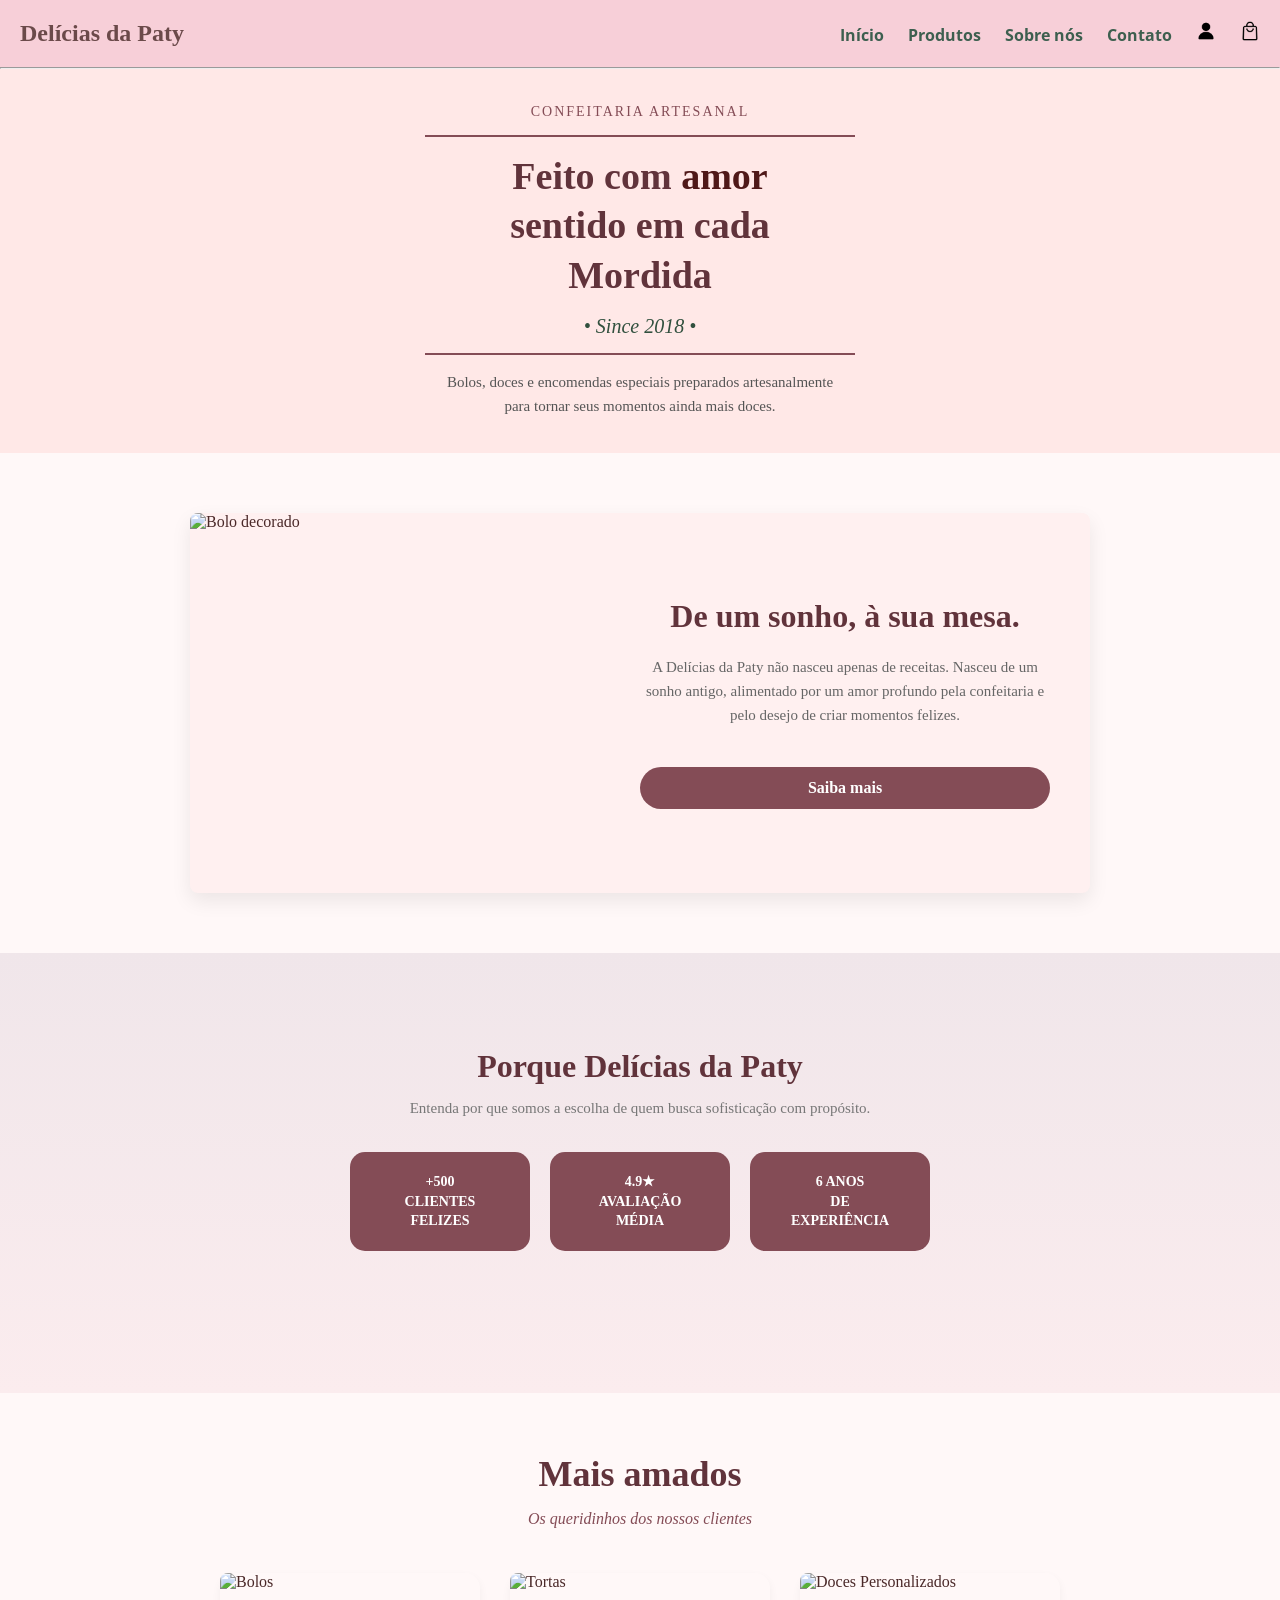
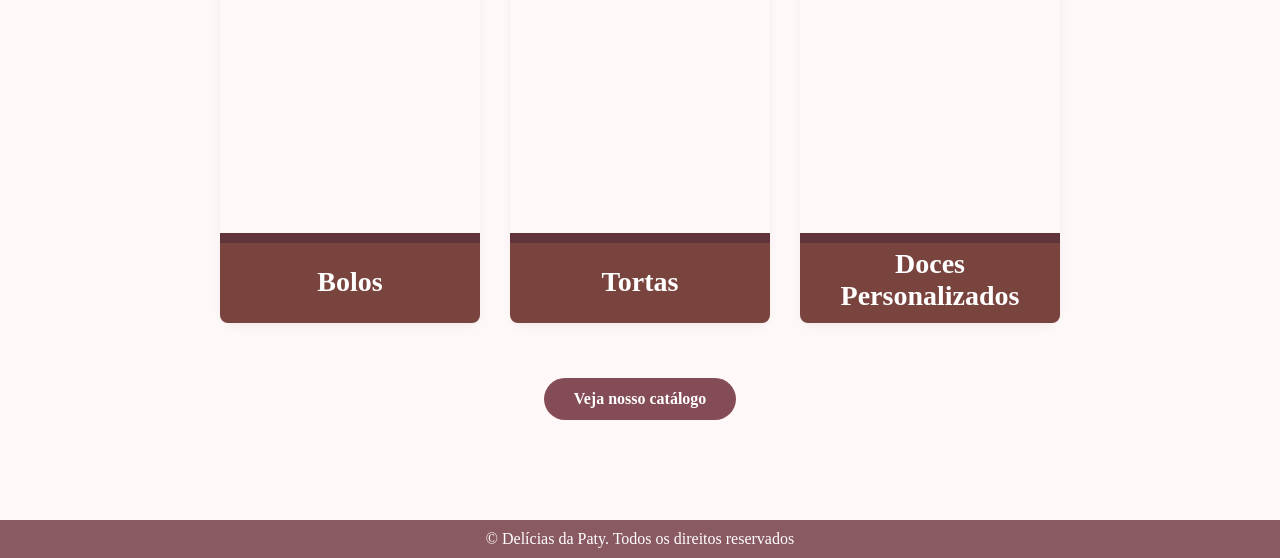
==== index.html @ 9ce93b7b "Falta ainda a história" ====
<!DOCTYPE html>
<html lang="pt-BR">

<head>
    <meta charset="UTF-8">
    <meta name="viewport" content="width=device-width, initial-scale=1.0">
    <title>Delícias da Paty - Confeitaria Artesanal</title>
    <link rel="stylesheet" href="login.css">
    <link rel="stylesheet" href="style.css">
</head>

<body>
    <div>
        <h3></h3>
    </div>
    <header>
        <h2>
            Delícias da Paty
        </h2>
        <nav>
            <a href="./index.html">Início</a>
            <a href="./categorias.html">Produtos</a>
            <a href="./">Sobre nós</a>
            <a href="./">Contato</a>
            <a href="./login.html">
                <img src="./icons/user.png" alt="login">
            </a>
            <a href="./encomendas.html">
                <img src="./icons/bag.png" alt="sacola">
            </a>
        </nav>
    </header>
    <hr>
    <section class="secao-banner">
        
        <div class="conteudo-banner">
            <span class="subtitulo">CONFEITARIA ARTESANAL</span>
            <hr class="linha">
            <h1>Feito com <span id="amor">amor</span>
                <br> sentido em cada<br>Mordida
            </h1>
            <span class="data">• Since 2018 •</span>
            <hr class="linha">
            <p>Bolos, doces e encomendas especiais preparados artesanalmente<br>para tornar seus momentos ainda mais
                doces.</p>
        </div>

        
    </section>
    <div id="secao-sobre">
        <section class="secao-sobre">
            <div class="cartao-sobre">
                <div class="imagem-sobre">
                    <img src="https://images.unsplash.com/photo-1578985545062-69928b1d9587?w=500" alt="Bolo decorado">
                </div>
                <div class="texto-sobre">
                    <h2>De um sonho, à sua mesa.</h2>
                    <p>A Delícias da Paty não nasceu apenas de receitas. Nasceu de um sonho antigo, alimentado por um
                        amor profundo pela confeitaria e pelo desejo de criar momentos felizes.</p>
                    <a href="./" class="botao-principal">Saiba mais</a>
                </div>
            </div>
        </section>
    </div>

    <section class="secao-destaques">
        <h2>Porque Delícias da Paty</h2>
        <p class="subtitulo-destaques">Entenda por que somos a escolha de quem busca sofisticação com propósito.</p>

        <div class="container-crachas">
            <div class="cracha">+500<br>CLIENTES FELIZES</div>
            <div class="cracha">4.9★<br>AVALIAÇÃO MÉDIA</div>
            <div class="cracha">6 ANOS<br>DE EXPERIÊNCIA</div>
        </div>
    </section>

    <section class="secao-produtos">
        <h2>Mais amados</h2>
        <p class="subtitulo-produtos">Os queridinhos dos nossos clientes</p>

        <div class="grade-produtos">
            <div class="cartao-produto">
                <img src="https://images.unsplash.com/photo-1606313564200-e75d5e30476c?w=400" alt="Bolos">
                <div class="titulo-produto">Bolos</div>
            </div>
            <div class="cartao-produto">
                <img src="https://images.unsplash.com/photo-1519869325930-281384150729?w=400" alt="Tortas">
                <div class="titulo-produto">Tortas</div>
            </div>
            <div class="cartao-produto">
                <img src="https://images.unsplash.com/photo-1509440159596-0249088772ff?w=400"
                    alt="Doces Personalizados">
                <div class="titulo-doce">Doces Personalizados</div>
            </div>
        </div>

        <a href="./categorias.html" class="botao-principal">Veja nosso catálogo</a>
    </section>

    <footer class="rodape">
        <p>&copy; Delícias da Paty. Todos os direitos reservados</p>
    </footer>

</body>

</html>
---- login.css ----
@import url('https://fonts.googleapis.com/css2?family=Open+Sans:ital,wght@0,300..800;1,300..800&display=swap');


* {
    margin: 0;
    padding: 0;
    box-sizing: border-box;
    font-family: Arial, sans-serif;
}

body {
    background-color: #f7eff1;
    font-family: "Open Sans", sans-serif;
}

/* Cabeçalho */

header {
    background-color: #f7cfd8;
    padding: 20px;
    font-family: "Open Sans", sans-serif;
    display: flex;
    justify-content: space-between;
    align-items: center;
}

header h2 {
    color: #6b4a4a;
}

nav a {
    text-decoration: none;
    color: #3d5f4f;
    margin-left: 20px;
    font-weight: bold;
    font-family: "Open Sans", sans-serif;
}
hr {
    background-color: #5c2f36;
}

nav img {
    width: 20px;
    color: #31503e;
}

/* Área de login */

.area-login {
    text-align: center;
    padding: 50px 20px;
}

.area-login h1 {
    color: #5c2f36;
    margin-bottom: 10px;
}

/* Cartão */

.cartao-login {
    background-color: #f9e7eb;
    max-width: 500px;
    margin: 30px auto;
    padding: 30px;
    border-radius: 10px;
    box-shadow: 0 8px 15px rgba(0, 0, 0, 0.329);
}

/* Botões superiores */

.grupo-botoes {
    display: flex;
    justify-content: center;
    gap: 15px;
    margin-bottom: 25px;
}

.grupo-botoes button {
    background-color: #a56d79;
    color: white;
    border: none;
    padding: 12px 25px;
    border-radius: 20px;
    cursor: pointer;
}

/* Formulário */

form {
    display: flex;
    flex-direction: column;
}

form a {
    display: flex;
    flex-direction: row-reverse;
}

label {
    text-align: left;
    margin-top: 15px;
    font-weight: bold;
}

input {
    padding: 12px;
    border: none;
    border-radius: 20px;
    background-color: #b57b87;
    margin-top: 5px;
}

form a {
    margin-top: 10px;
    text-decoration: none;
    color: rgba(0, 0, 0, 0.726);
    font-size: 12px;
}

/* Botão principal */

.botao-entrar {
    margin-top: 25px;
    background-color: #a56d79;
    color: white;
    border: none;
    padding: 12px;
    border-radius: 20px;
    cursor: pointer;
}

/* Rodapé */

footer {
    background-color: #8a5a62;
    color: white;
    text-align: center;
    padding: 10px;
    margin-top: 40px;
}

@media (max-width: 480px) {

    h1 {
        font-size: 28px;
    }

    p {
        font-size: 14px;
    }

    .cartao,
    .cartao-login,
    .cartao-cadastro,
    .cartao-recuperacao {
        width: 95%;
        padding: 20px;
    }

    button {
        width: 100%;
    }
}
---- style.css ----
@import url('https://fonts.googleapis.com/css2?family=Open+Sans:ital,wght@0,300..800;1,300..800&display=swap');

* {
    margin: 0;
    padding: 0;
    box-sizing: border-box;
    font-family: 'Georgia', serif;
}

body {
    background-color: #fff8f8;
    color: #4a2828;
    display: flex;
    flex-direction: column;
    font-family: "Open Sans", sans-serif;
}

.texto-logo {
    font-size: 24px;
    font-weight: bold;
    color: #844c56;
}

.menu-navegacao {
    display: flex;
    gap: 30px;
    font-family: "Open Sans", sans-serif;
}

.menu-navegacao a {
    text-decoration: none;
    color: #4a2828;
    font-weight: bold;
    font-size: 16px;
}

/* Hover nos links do menu */
.menu-navegacao a:hover {
    color: #844c56;
}

/* BANNER PRINCIPAL */
.secao-banner {
    background-color: #ffe8e7;
    padding: 60px 0px;
    display: flex;
    justify-content: space-between;
    align-items: center;
    text-align: center;
    width: 100vw;
    margin-right: 400px;
    padding-right: 400px;
}

.img-direita {
    width: 180px;
    height: auto;

}

.img-esquerda {
    width: 180px;
    height: auto;
}

.conteudo-banner {
    display: flex;
    justify-content: center;
    flex-direction: column;
    align-items: center;
    gap: 15px;
    width: 600px;
}

.conteudo-banner .subtitulo {
    font-size: 14px;
    letter-spacing: 2px;
    color: #844c56;
}

.conteudo-banner .linha {
    width: 430px;
    border: 1px solid #844c56;
}

.conteudo-banner h1 {
    font-size: 38px;
    color: #61333b;
    line-height: 1.3;
}

.conteudo-banner .data {
    color: #31503e;
    font-style: italic;
    font-size: 20px;

}

.conteudo-banner p {
    font-size: 15px;
    line-height: 1.6;
    color: #555;
}

#amor {
    color: #4f1818;
}

.secao-banner {
    display: flex;
    justify-content: center;
    flex-direction: column;
    align-items: center;
    padding: 35px;
}

.secao-banner img {
    margin-left: 500px;
    
}

/* SEÇÃO SOBRE */
#secao-sobre {
    height: 500px;
    background-color: #fff8f8;
}

.secao-sobre {
    padding: 60px 20px;
    height: 500px;
    display: flex;
    justify-content: center;

}

.cartao-sobre {
    background-color: #fff0f0;
    width: 900px;
    display: flex;
    border-radius: 8px;
    box-shadow: 0 8px 20px rgba(0, 0, 0, 0.08);
}

.imagem-sobre {
    flex: 1;
}

.imagem-sobre img {
    width: 100%;
    height: 100%;
    border-radius: 8px;
    display: block;
}

.texto-sobre {
    flex: 1;
    padding: 40px;
    display: flex;
    flex-direction: column;
    justify-content: center;
    gap: 20px;
}

.texto-sobre h2 {
    font-size: 32px;
    color: #61333b;
    text-align: center;
}

.texto-sobre p {
    font-size: 15px;
    line-height: 1.6;
    color: #666;
    text-align: center;
    padding-block-end: 20px;
}

/* BOTÃO PADRÃO (COM HOVER) */
.botao-principal {
    background-color: #844c56;
    color: #fff;
    text-decoration: none;
    padding: 12px 30px;
    border-radius: 25px;
    font-weight: bold;
    text-align: center;
}

/* Hover nos botões */
.botao-principal:hover {
    background-color: #61333b;
}

/* SEÇÃO DE DESTAQUES */
.secao-destaques {
    padding: 60px 20px;
    padding-top: 95px;
    height: 440px;
    display: flex;
    flex-direction: column;
    align-items: center;
    gap: 15px;
    text-align: center;
    background: linear-gradient(to bottom, #f0e6ea, #fbecee);
    background-color: #f0e6ea;
}

.secao-destaques h2 {
    font-size: 32px;
    color: #61333b;
}

.subtitulo-destaques {
    font-size: 15px;
    color: #777;
    margin-bottom: 20px;
}

.container-crachas {
    display: flex;
    gap: 20px;
    justify-content: center;
    flex-wrap: wrap;
}

.cracha {
    background-color: #844c56;
    color: white;
    padding: 20px 30px;
    border-radius: 15px;
    font-weight: bold;
    font-size: 14px;
    width: 180px;
    text-align: center;
    line-height: 1.4;
}

/* SEÇÃO PRODUTOS */
.secao-produtos {
    padding: 60px 20px;
    display: flex;
    flex-direction: column;
    align-items: center;
    gap: 15px;
}

.secao-produtos h2 {
    font-size: 36px;
    color: #61333b;
}

.subtitulo-produtos {
    font-size: 16px;
    font-style: italic;
    color: #844c56;
    margin-bottom: 30px;
}

.grade-produtos {
    display: flex;
    gap: 30px;
    justify-content: center;
    flex-wrap: wrap;
    width: 100%;
    margin-bottom: 40px;
}

.cartao-produto {
    display: flex;
    flex-direction: column;
    width: 260px;
    border-radius: 15px;
    box-shadow: 0 4px 10px rgba(0, 0, 0, 0.05);
    transition: 0.3s;
}

/* Hover nos cartões de produtos */
.cartao-produto:hover {
    transform: scale(1.03);
    box-shadow: 0 8px 20px rgba(0, 0, 0, 0.1);
    transition: 0.3s;
}

.cartao-produto img {
    width: 100%;
    height: 260px;
    display: block;
    border-top-left-radius: 8px;
    border-top-right-radius: 8px;
}

.titulo-produto {
    background-color: #7a443e;
    color: white;
    text-align: center;
    padding: 15px 10px;
    padding-top: 23px;
    font-weight: bold;
    font-size: 28px;
    height: 90px;
    border-top: 10px solid #61333b;
    border-end-end-radius: 8px;
    border-end-start-radius: 8px;
}

.titulo-doce {
    background-color: #7a443e;
    color: white;
    text-align: center;
    padding: 15px 10px;
    padding-top: 5px;
    font-weight: bold;
    font-size: 28px;
    height: 90px;
    border-top: 10px solid #61333b;
    border-end-end-radius: 8px;
    border-end-start-radius: 8px;
}
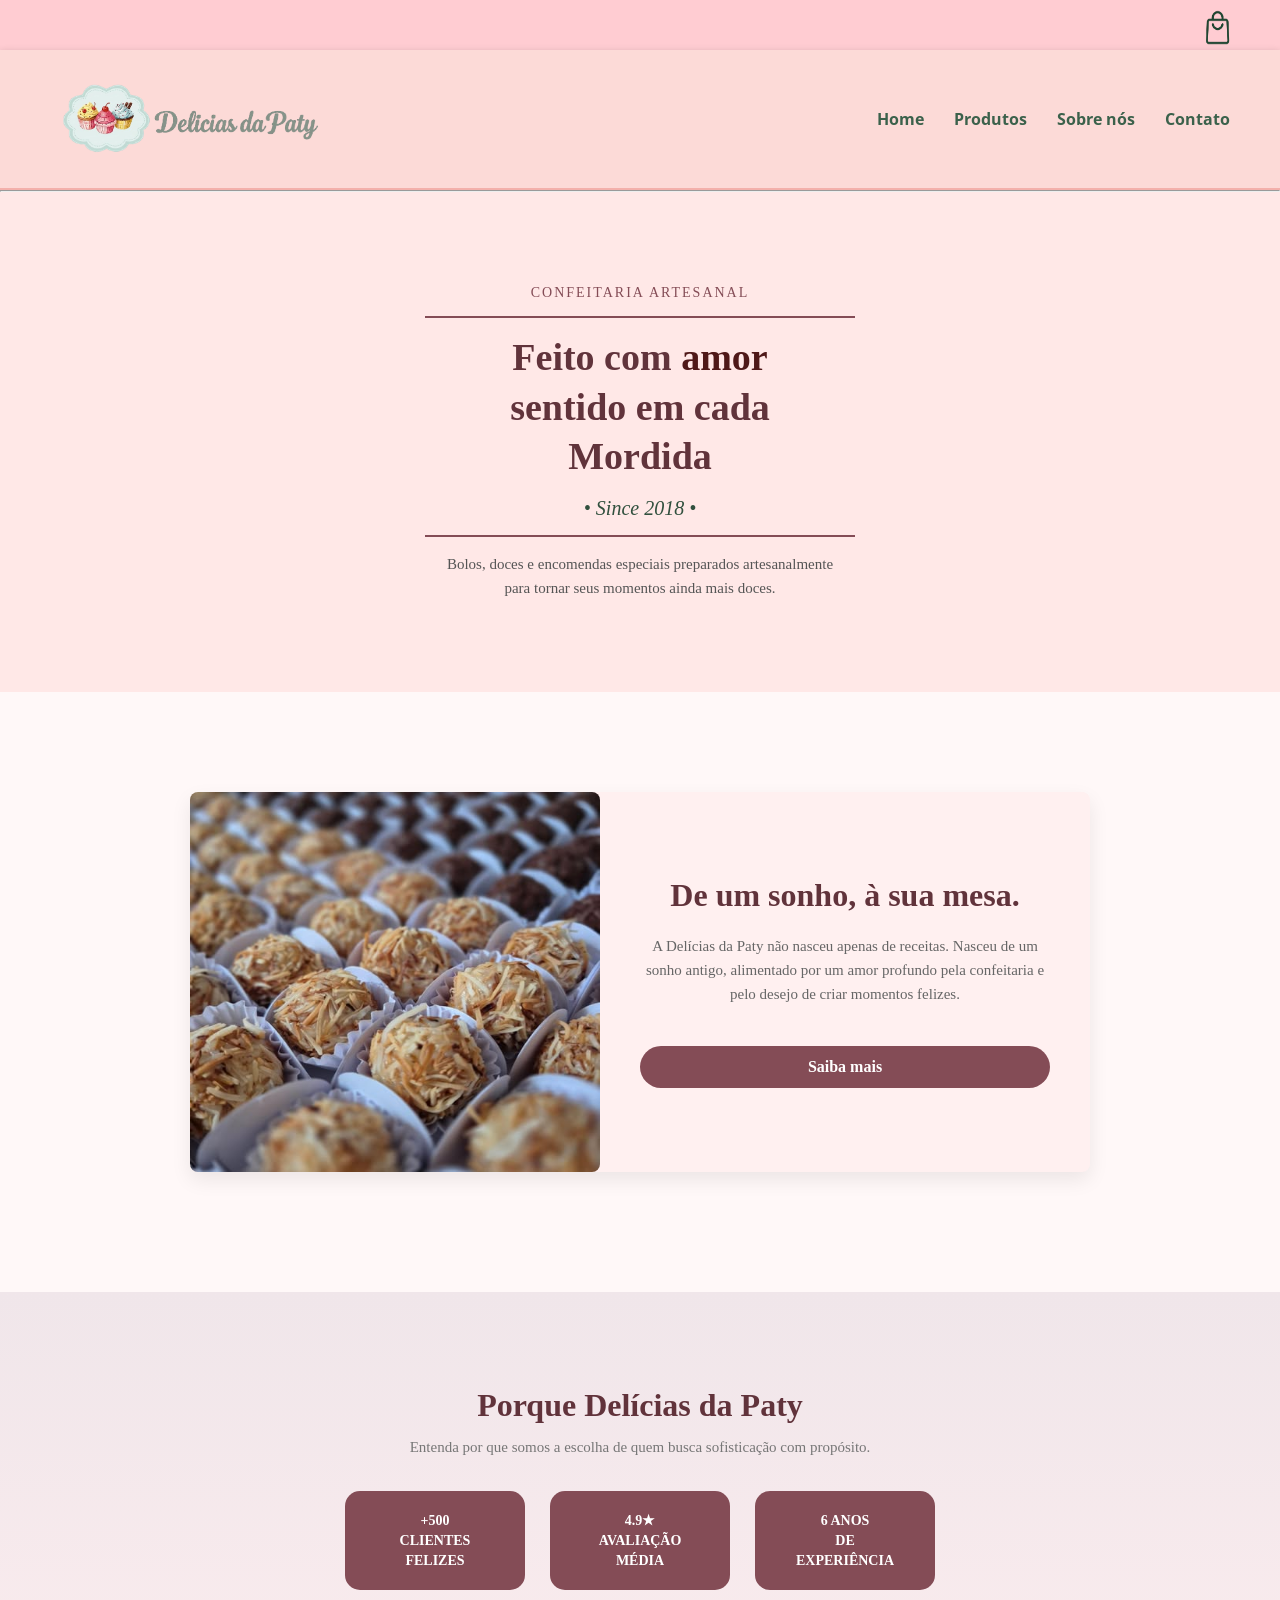
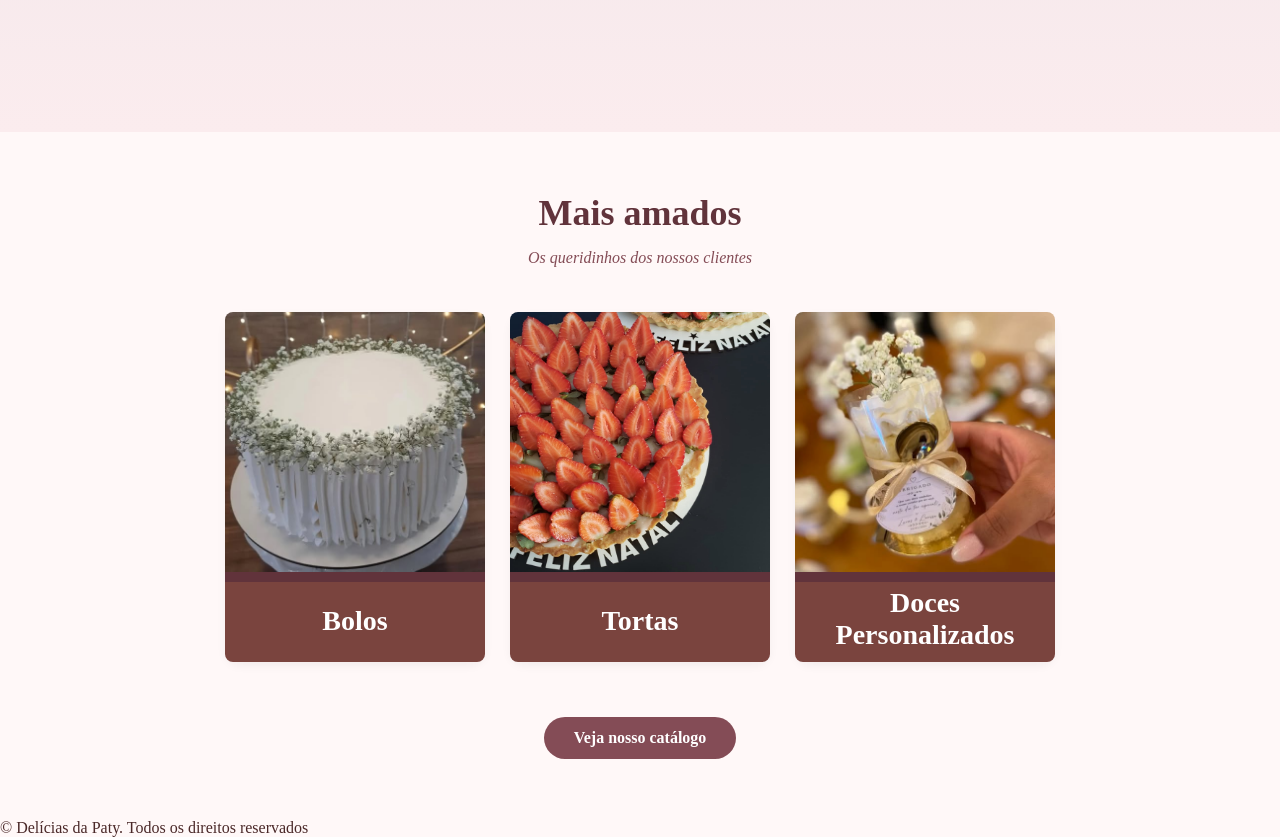
==== commit 74928e15: "Adicionado paginas e melhorias no media query e header" ====
--- a/index.html
+++ b/index.html
@@ -5,29 +5,26 @@
     <meta charset="UTF-8">
     <meta name="viewport" content="width=device-width, initial-scale=1.0">
     <title>Delícias da Paty - Confeitaria Artesanal</title>
-    <link rel="stylesheet" href="login.css">
     <link rel="stylesheet" href="style.css">
+     <link rel="stylesheet" href="media.css">
 </head>
 
 <body>
     <div>
         <h3></h3>
     </div>
-    <header>
-        <h2>
-            Delícias da Paty
-        </h2>
-        <nav>
-            <a href="./index.html">Início</a>
-            <a href="./categorias.html">Produtos</a>
-            <a href="./">Sobre nós</a>
-            <a href="./">Contato</a>
-            <a href="./login.html">
-                <img src="./icons/user.png" alt="login">
-            </a>
-            <a href="./encomendas.html">
-                <img src="./icons/bag.png" alt="sacola">
-            </a>
+    <div class="header-">
+      <a href="encomendas.html"><img src="./imagens/bag (2).png" width="40px"></a>
+    </div>
+    <header class="barra-navegacao">
+        <div class="container-logo">
+            <span class="texto-logo"><img src="./imagens/logo.png" width="280px"><!-- Delícias da Paty--></span>
+        </div>
+        <nav class="menu-navegacao">
+            <a href="index.html">Home</a>
+            <a href="cardapio.html">Produtos</a>
+            <a href="historia.html">Sobre nós</a>
+            <a href="duvida.html">Contato</a>
         </nav>
     </header>
     <hr>
@@ -47,22 +44,23 @@
 
         
     </section>
+    <div id="sobre">
     <div id="secao-sobre">
         <section class="secao-sobre">
             <div class="cartao-sobre">
                 <div class="imagem-sobre">
-                    <img src="https://images.unsplash.com/photo-1578985545062-69928b1d9587?w=500" alt="Bolo decorado">
+                    <img src="./imagens/banner-história.jpg" alt="Bolo decorado">
                 </div>
                 <div class="texto-sobre">
                     <h2>De um sonho, à sua mesa.</h2>
                     <p>A Delícias da Paty não nasceu apenas de receitas. Nasceu de um sonho antigo, alimentado por um
                         amor profundo pela confeitaria e pelo desejo de criar momentos felizes.</p>
-                    <a href="./" class="botao-principal">Saiba mais</a>
+                    <a href="./historia.html" class="botao-principal">Saiba mais</a>
                 </div>
             </div>
         </section>
     </div>
-
+    </div>
     <section class="secao-destaques">
         <h2>Porque Delícias da Paty</h2>
         <p class="subtitulo-destaques">Entenda por que somos a escolha de quem busca sofisticação com propósito.</p>
@@ -80,15 +78,15 @@
 
         <div class="grade-produtos">
             <div class="cartao-produto">
-                <img src="https://images.unsplash.com/photo-1606313564200-e75d5e30476c?w=400" alt="Bolos">
+                <img src="./imagens/bolo.jpg" alt="Bolos">
                 <div class="titulo-produto">Bolos</div>
             </div>
             <div class="cartao-produto">
-                <img src="https://images.unsplash.com/photo-1519869325930-281384150729?w=400" alt="Tortas">
+                <img src="./imagens/torta3.jpg" alt="Tortas">
                 <div class="titulo-produto">Tortas</div>
             </div>
             <div class="cartao-produto">
-                <img src="https://images.unsplash.com/photo-1509440159596-0249088772ff?w=400"
+                <img src="./imagens/doce-perso.jpg"
                     alt="Doces Personalizados">
                 <div class="titulo-doce">Doces Personalizados</div>
             </div>
--- a/style.css
+++ b/style.css
@@ -13,6 +13,32 @@
     display: flex;
     flex-direction: column;
     font-family: "Open Sans", sans-serif;
+    overflow-x: hidden;
+}
+/*1. CABEÇALHO */
+
+.header-{
+    background-color: #ffccd2;
+    height: 50px;
+    display: flex;
+    flex-direction: row-reverse;
+}
+.header- img{
+    padding: 10px 10px;
+    width: 65px;
+    height: 55px;
+    margin-right: 30px;
+    
+}
+.barra-navegacao {
+    background-color: #fcdad7;
+    display: flex;
+    justify-content: space-between;
+    align-items: center;
+    padding: 20px 50px;
+    border-bottom: 2px solid #f3b0ab;
+    width: 100%;
+    box-shadow: rgba(0, 0, 0, 0.24) 0px 3px 8px;
 }
 
 .texto-logo {
@@ -24,19 +50,18 @@
 .menu-navegacao {
     display: flex;
     gap: 30px;
-    font-family: "Open Sans", sans-serif;
 }
 
 .menu-navegacao a {
     text-decoration: none;
-    color: #4a2828;
+    color: #3b614b;
     font-weight: bold;
     font-size: 16px;
-}
-
-/* Hover nos links do menu */
+     font-family: "Open Sans", sans-serif;
+}
+
 .menu-navegacao a:hover {
-    color: #844c56;
+    color:#6ca785;
 }
 
 /* BANNER PRINCIPAL */
@@ -50,6 +75,7 @@
     width: 100vw;
     margin-right: 400px;
     padding-right: 400px;
+    height: 500px;
 }
 
 .img-direita {
@@ -120,6 +146,10 @@
 }
 
 /* SEÇÃO SOBRE */
+#sobre{
+    height: 600px;
+    padding-top: 40px;
+}
 #secao-sobre {
     height: 500px;
     background-color: #fff8f8;
@@ -315,4 +345,130 @@
     border-top: 10px solid #61333b;
     border-end-end-radius: 8px;
     border-end-start-radius: 8px;
+}
+
+/* ==========================================================================
+   MEDIA QUERIES APENAS PARA TELAS MENORES (TABLET E CELULAR)
+   ========================================================================== */
+@media (max-width: 1024px) {
+    /* Ajuste do menu e topo */
+    .barra-navegacao {
+        flex-direction: column !important;
+        gap: 15px;
+        text-align: center;
+        padding: 15px;
+    }
+    .menu-navegacao {
+        justify-content: center !important;
+        gap: 15px;
+    }
+
+    /* Empilha os crachás marrons verticalmente no celular e tablet */
+    .container-crachas {
+        flex-direction: column !important;
+        gap: 20px !important;
+    }
+    .cracha {
+        width: 280px !important;
+        margin: 0 auto;
+    }
+
+    /* Empilha os produtos "Mais amados" */
+    .grade-produtos {
+        flex-direction: column !important;
+        align-items: center !important;
+        gap: 25px !important;
+    }
+    .cartao-produto {
+        width: 280px !important;
+    }
+
+    /* Seção "De um sonho..." */
+    .cartao-sobre {
+        flex-direction: column !important;
+        text-align: center !important;
+    }
+    .imagem-sobre img {
+        width: 100% !important;
+        max-width: 350px !important;
+        height: auto;
+    }
+    .texto-sobre {
+        width: 100% !important;
+    }
+    .secao-destaques{
+        height: 600px;
+    }
+    /* ==========================================================================
+   ESTRUTURA BASE DO PRIMEIRO CARD DO INDEX (SOBRE NÓS)
+   ========================================================================== */
+#sobre{
+    height: 600px;
+    margin-bottom: 300px;
+}
+.secao-sobre {
+    width: 100% !important;
+    height: 50% !important; /* Libera a altura rígida antiga */
+    padding: 40px 70px !important;
+    display: block !important;
+}
+
+.cartao-sobre {
+    display: flex !important;
+    flex-direction: row !important; /* Lado a lado no computador */
+    flex-wrap: wrap !important;
+    justify-content: center !important;
+    align-items: center !important;
+    gap: 30px !important;
+    width: 100% !important;
+    max-width: 1200px !important;
+    margin: 0 auto !important;
+    height: auto !important;
+}
+
+
+/* Garante que as caixas internas se adaptem dinamicamente */
+.imagem-sobre, .texto-sobre {
+    height: auto !important;
+    box-sizing: border-box !important;
+}
+
+.imagem-sobre img {
+    display: block !important;
+    max-width: 100% !important;
+    height:   auto !important;
+    border-radius: 20px !important;
+}
+/* ==========================================================================
+   MEDIA QUERY - RESPONSIVIDADE DO PRIMEIRO CARD DO INDEX
+   ========================================================================== */
+@media (max-width: 1024px) {
+
+    /* Força a foto e o texto a empilharem verticalmente, limpando a quebra */
+    .cartao-sobre {
+        flex-direction: column !important; /* Transforma em coluna igual à História */
+        text-align: center !important;
+        padding: 20px !important;
+        gap: 25px !important;
+    }
+
+    /* Ajusta a largura e impede que a imagem da Paty seja cortada ou distorcida */
+    .imagem-sobre {
+        width: 100% !important;
+        display: flex !important;
+        justify-content: center !important;
+    }
+
+    .imagem-sobre img {
+        width: 100% !important;
+        max-width: 320px !important; /* Impede que fique gigante em tablets */
+        height: auto !important; /* Mantém a proporção real da foto */
+    }
+
+    /* Libera a largura do texto para ocupar a tela inteira de forma limpa */
+    .texto-sobre {
+        width: 100% !important;
+        padding: 0 10px !important;
+    }
+}
 }
--- a/media.css
+++ b/media.css
@@ -0,0 +1,329 @@
+/* ==========================================================================
+   MEDIA QUERIES UNIFICADAS - CORREÇÃO DE QUEBRAS (INDEX E HISTÓRIA)
+   ========================================================================== */
+
+/* --- TELA GRANDE / DESKTOP (Telas maiores que 1024px) --- */
+@media (min-width: 1025px) {
+  .menu-navegacao {
+    display: flex;
+    gap: 30px;
+  }
+  
+  /* Mantém os contêineres alinhados lado a lado perfeitamente */
+  .caixaProdutos, 
+  .grade-produtos, 
+  .grade-pilares,
+  .container-crachas {
+    display: flex !important;
+    flex-direction: row !important;
+    justify-content: center;
+    flex-wrap: wrap;
+    gap: 25px;
+    width: 100%;
+  }
+
+  .grade-produtos .cartao-produto {
+    width: 260px;
+  }
+}
+
+/* --- TABLETS E TELAS MÉDIAS (Máximo 1024px) --- */
+@media (max-width: 1024px) {
+  /* Menu e Cabeçalho */
+  .barra-navegacao {
+    flex-direction: column;
+    padding: 20px 10px;
+    gap: 15px;
+    text-align: center;
+  }
+  .container-logo img {
+    width: 240px;
+  }
+  .menu-navegacao {
+    gap: 20px;
+  }
+  
+  .caixa, .caixaContato {
+    width: 95%;
+  }
+
+  /* Títulos Principais */
+  .cardapio h1 { font-size: 45px; }
+  .tituloSecao h1 { font-size: 38px; }
+  .tituloContato h1 { font-size: 38px; }
+
+  /* Ajuste das seções institucionais (Foto lateral e Texto) */
+  .cartao-historia, .cartao-sobre, .cartao-sucesso, .caixaContato {
+    display: flex;
+    flex-direction: column !important;
+    align-items: center;
+    gap: 20px;
+    padding: 20px 10px;
+  }
+  
+  .texto-historia, .texto-sobre, .texto-sucesso, #formulario, .contatos {
+    width: 100% !important;
+    text-align: center;
+    padding: 10px;
+  }
+
+  .imagem-historia img, .imagem-sobre img, .imagem-sucesso img {
+    width: 100%;
+    max-width: 500px;
+    height: auto;
+    border-radius: 20px;
+  }
+
+  /* RESOLUÇÃO DA QUEBRA: Crachás da Home ("Porque Delícias da Paty") */
+  .container-crachas {
+    display: flex !important;
+    flex-direction: column !important; /* Transforma em coluna para não sobrepor */
+    align-items: center !important;
+    gap: 20px !important;
+    margin: 30px auto !important;
+    height: auto !important; /* Remove qualquer restrição de altura que cause o bug */
+  }
+
+  .cracha {
+    width: 280px !important;
+    height: auto !important;
+    padding: 20px !important;
+  }
+
+  /* RESOLUÇÃO DA QUEBRA: Pilares da História (Missão, Visão, Valores) */
+  .grade-pilares {
+    display: flex !important;
+    flex-direction: column !important;
+    align-items: center !important;
+    gap: 35px !important;
+    width: 100% !important;
+    height: auto !important;
+  }
+
+  .cartao-pilar {
+    width: 90% !important;
+    max-width: 450px !important;
+    height: auto !important;
+    padding: 30px 20px !important;
+  }
+
+  /* Mais amados (Home) */
+  .grade-produtos {
+    display: flex !important;
+    flex-direction: column !important;
+    align-items: center !important;
+    gap: 25px !important;
+  }
+
+  .grade-produtos .cartao-produto {
+    width: 100% !important;
+    max-width: 340px !important;
+  }
+}
+
+/* --- SMARTPHONES / CELULARES (Máximo 600px) --- */
+@media (max-width: 600px) {
+  .caixa {
+    width: 92%;
+    padding-top: 20px;
+  }
+
+  .menu-navegacao {
+    display: flex;
+    flex-wrap: wrap;
+    justify-content: center;
+    gap: 12px 18px;
+    font-size: 16px;
+  }
+
+  .cardapio h1 { 
+    font-size: 32px; 
+    text-underline-offset: 8px;
+  }
+  
+  .tituloSecao h1, .tituloContato h1 { 
+    font-size: 26px; 
+    margin-top: 35px;
+  }
+
+  hr {
+    width: 85%;
+    margin-bottom: 25px;
+  }
+
+  /* Lista de Itens do Menu Mobile */
+  .caixaItem {
+    gap: 12px;
+  }
+  .itens {
+    font-size: 18px;
+    padding: 10px 20px;
+    border-radius: 25px;
+  }
+
+  /* Força tudo a se comportar como listas verticais limpas no celular */
+  .caixaProdutos, 
+  .grade-produtos, 
+  .grade-pilares, 
+  .container-crachas {
+    display: flex !important;
+    flex-direction: column !important;
+    align-items: center !important;
+    gap: 20px !important;
+    width: 100% !important;
+    height: auto !important;
+  }
+  
+  /* Ajuste individual das larguras dos cards no mobile */
+  .card-produto, 
+  .grade-produtos .cartao-produto, 
+  .cartao-pilar,
+  .cracha {
+    width: 100% !important;
+    max-width: 290px !important;
+    height: auto !important;
+  }
+  
+  .card-produto img, 
+  .grade-produtos .cartao-produto img {
+    height: 200px;
+  }
+
+  /* Banner Principal da Home */
+  .secao-banner {
+    padding: 30px 15px;
+    text-align: center;
+  }
+  .secao-banner h1 {
+    font-size: 28px;
+    line-height: 1.2;
+  }
+
+  /* Formulário de Dúvidas */
+  #formulario input, #formulario textarea {
+    font-size: 16px;
+    padding: 12px;
+  }
+
+  /* Botão de envio/encomenda mobile */
+  .caixaBotao {
+    margin-top: 35px;
+    margin-bottom: 35px;
+    padding: 0 5px;
+  }
+  .botao {
+    font-size: 20px;
+    height: 60px;
+    border-radius: 12px;
+    width: 100%;
+  }
+
+  .rodape {
+    padding: 15px 10px;
+    font-size: 13px;
+  }
+}
+/* ==========================================================================
+   MEDIA QUERIES UNIFICADAS (RESPONSIVIDADE FORÇADA)
+   ========================================================================== */
+
+/* --- TABLETS E TELAS MÉDIAS (Máximo 1024px) --- */
+@media (max-width: 1024px) {
+  .barra-navegacao {
+    flex-direction: column;
+    padding: 20px 10px;
+    gap: 15px;
+    text-align: center;
+  }
+  
+  /* Ajuste das seções institucionais de Foto + Texto */
+  .cartao-historia, .cartao-sobre, .cartao-sucesso, .caixaContato {
+    display: flex !important;
+    flex-direction: column !important; /* Empilha a foto e o texto */
+    align-items: center !important;
+    gap: 20px !important;
+  }
+  
+  .texto-historia, .texto-sobre, .texto-sucesso, #formulario, .contatos {
+    width: 100% !important;
+    text-align: center !important;
+  }
+
+  /* Evita que as fotos sumam ou quebrem a proporção */
+  .imagem-historia img, .imagem-sobre img, .imagem-sucesso img {
+    width: 100% !important;
+    max-width: 450px !important;
+    height: auto !important;
+  }
+
+  /* Alinha os blocos de estatísticas (Crachás) em coluna */
+  .container-crachas {
+    flex-direction: column !important;
+    align-items: center !important;
+    gap: 20px !important;
+  }
+
+  /* Alinha os Pilares da História em coluna */
+  .grade-pilares {
+    flex-direction: column !important;
+    align-items: center !important;
+    gap: 25px !important;
+  }
+  
+  .cartao-pilar {
+    width: 90% !important;
+    max-width: 400px !important;
+  }
+
+  /* Alinha os produtos "Mais Amados" da Home */
+  .grade-produtos {
+    flex-direction: column !important;
+    align-items: center !important;
+    gap: 25px !important;
+  }
+
+  .grade-produtos .cartao-produto {
+    width: 90% !important;
+    max-width: 320px !important;
+  }
+}
+
+/* --- SMARTPHONES / CELULARES (Máximo 600px) --- */
+@media (max-width: 600px) {
+  .menu-navegacao {
+    display: flex;
+    flex-wrap: wrap;
+    justify-content: center;
+    gap: 12px 15px;
+    font-size: 16px;
+  }
+
+  /* Redução de fontes para não quebrar títulos */
+  .cardapio h1, .secao-banner h1 { font-size: 30px !important; }
+  .tituloSecao h1, .tituloContato h1, .secao-destaques h2, .secao-produtos h2 { font-size: 24px !important; }
+
+  /* Ajuste geral dos contêineres mobile */
+  .caixaProdutos, .grade-produtos, .grade-pilares, .container-crachas {
+    flex-direction: column !important;
+    align-items: center !important;
+    gap: 20px !important;
+    width: 100% !important;
+  }
+  
+  /* Tamanho ideal para visualização em celular */
+  .card-produto, .grade-produtos .cartao-produto, .cartao-pilar, .cracha {
+    width: 100% !important;
+    max-width: 280px !important;
+    height: auto !important;
+  }
+
+  .card-produto img, .grade-produtos .cartao-produto img {
+    height: 200px !important;
+  }
+
+  .botao {
+    font-size: 18px !important;
+    height: 60px !important;
+    width: 100% !important;
+  }
+}
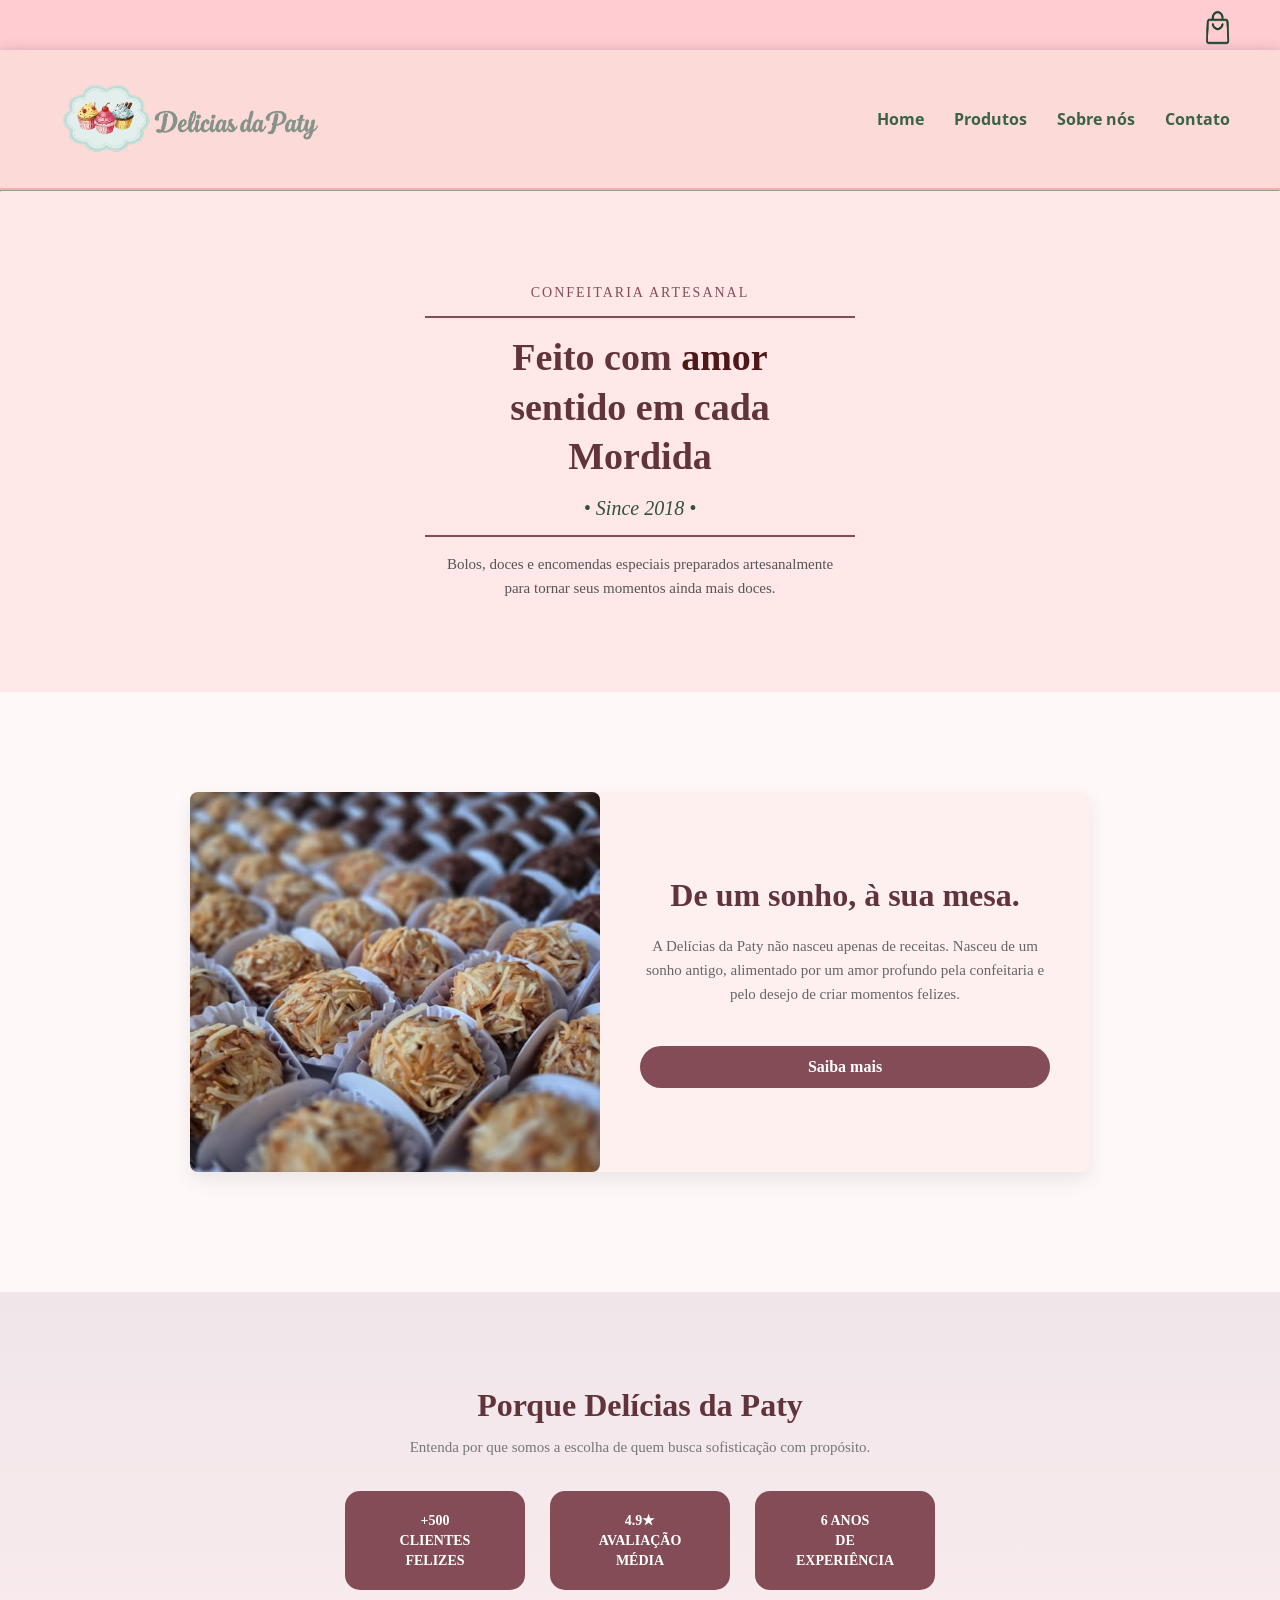
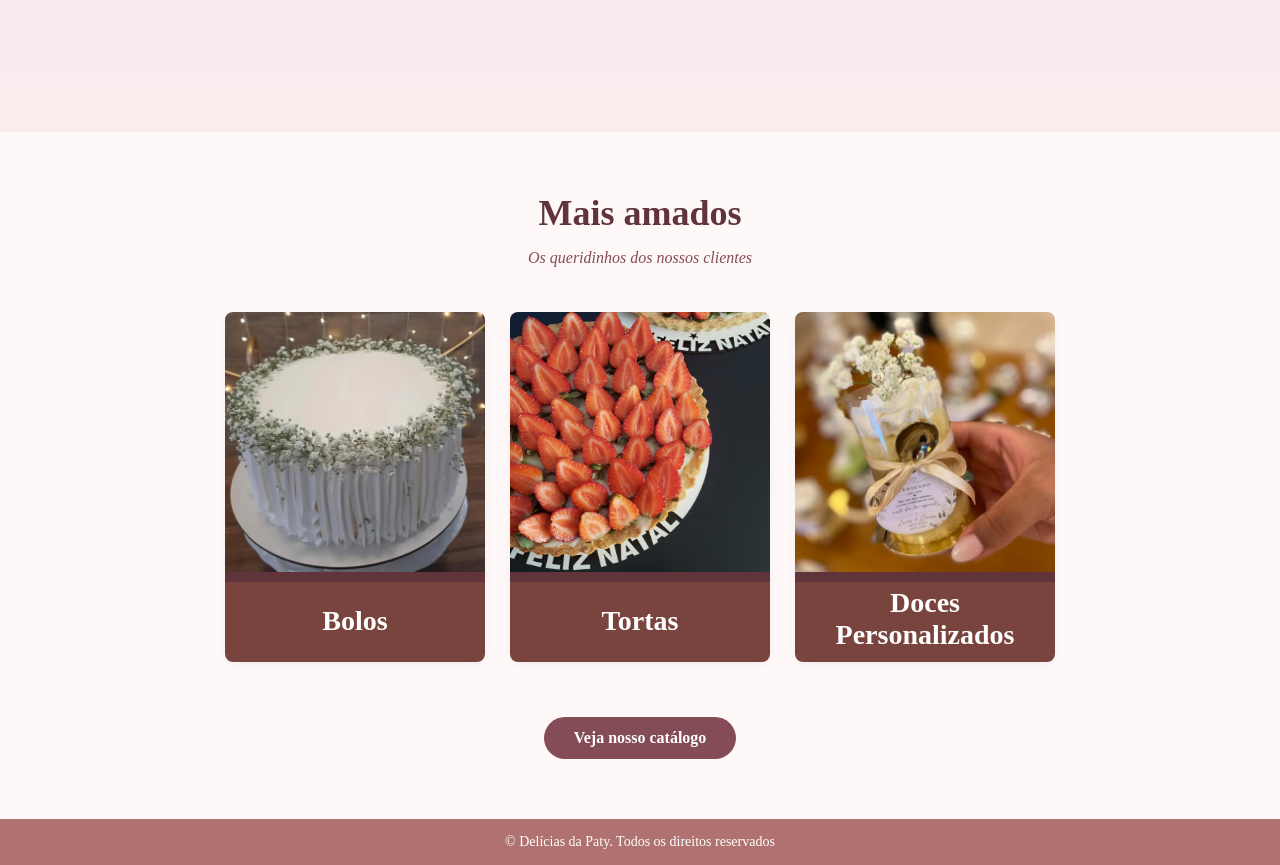
==== commit f7ba8f0b: "fotos do cardápio e ajustes" ====
--- a/index.html
+++ b/index.html
@@ -92,7 +92,7 @@
             </div>
         </div>
 
-        <a href="./categorias.html" class="botao-principal">Veja nosso catálogo</a>
+        <a href="./cardapio.html" class="botao-principal">Veja nosso catálogo</a>
     </section>
 
     <footer class="rodape">
--- a/style.css
+++ b/style.css
@@ -38,7 +38,9 @@
     padding: 20px 50px;
     border-bottom: 2px solid #f3b0ab;
     width: 100%;
-    box-shadow: rgba(0, 0, 0, 0.24) 0px 3px 8px;
+      box-shadow: rgba(0, 0, 0, 0.24) 0px 3px 8px;
+    box-shadow: rgba(0, 0, 0, 0.24) 0px 20px 60px;
+   box-shadow: rgba(0, 0, 0, 0.35) 0px 5px 15px;
 }
 
 .texto-logo {
@@ -50,6 +52,8 @@
 .menu-navegacao {
     display: flex;
     gap: 30px;
+    
+
 }
 
 .menu-navegacao a {
@@ -345,6 +349,16 @@
     border-top: 10px solid #61333b;
     border-end-end-radius: 8px;
     border-end-start-radius: 8px;
+}
+/* 6. RODAPÉ */
+.rodape {
+    background-color: #b07270;
+    color: white;
+    text-align: center;
+    padding: 15px;
+    font-size: 14px;
+    margin-top: auto;
+    width: 100%;
 }
 
 /* ==========================================================================
